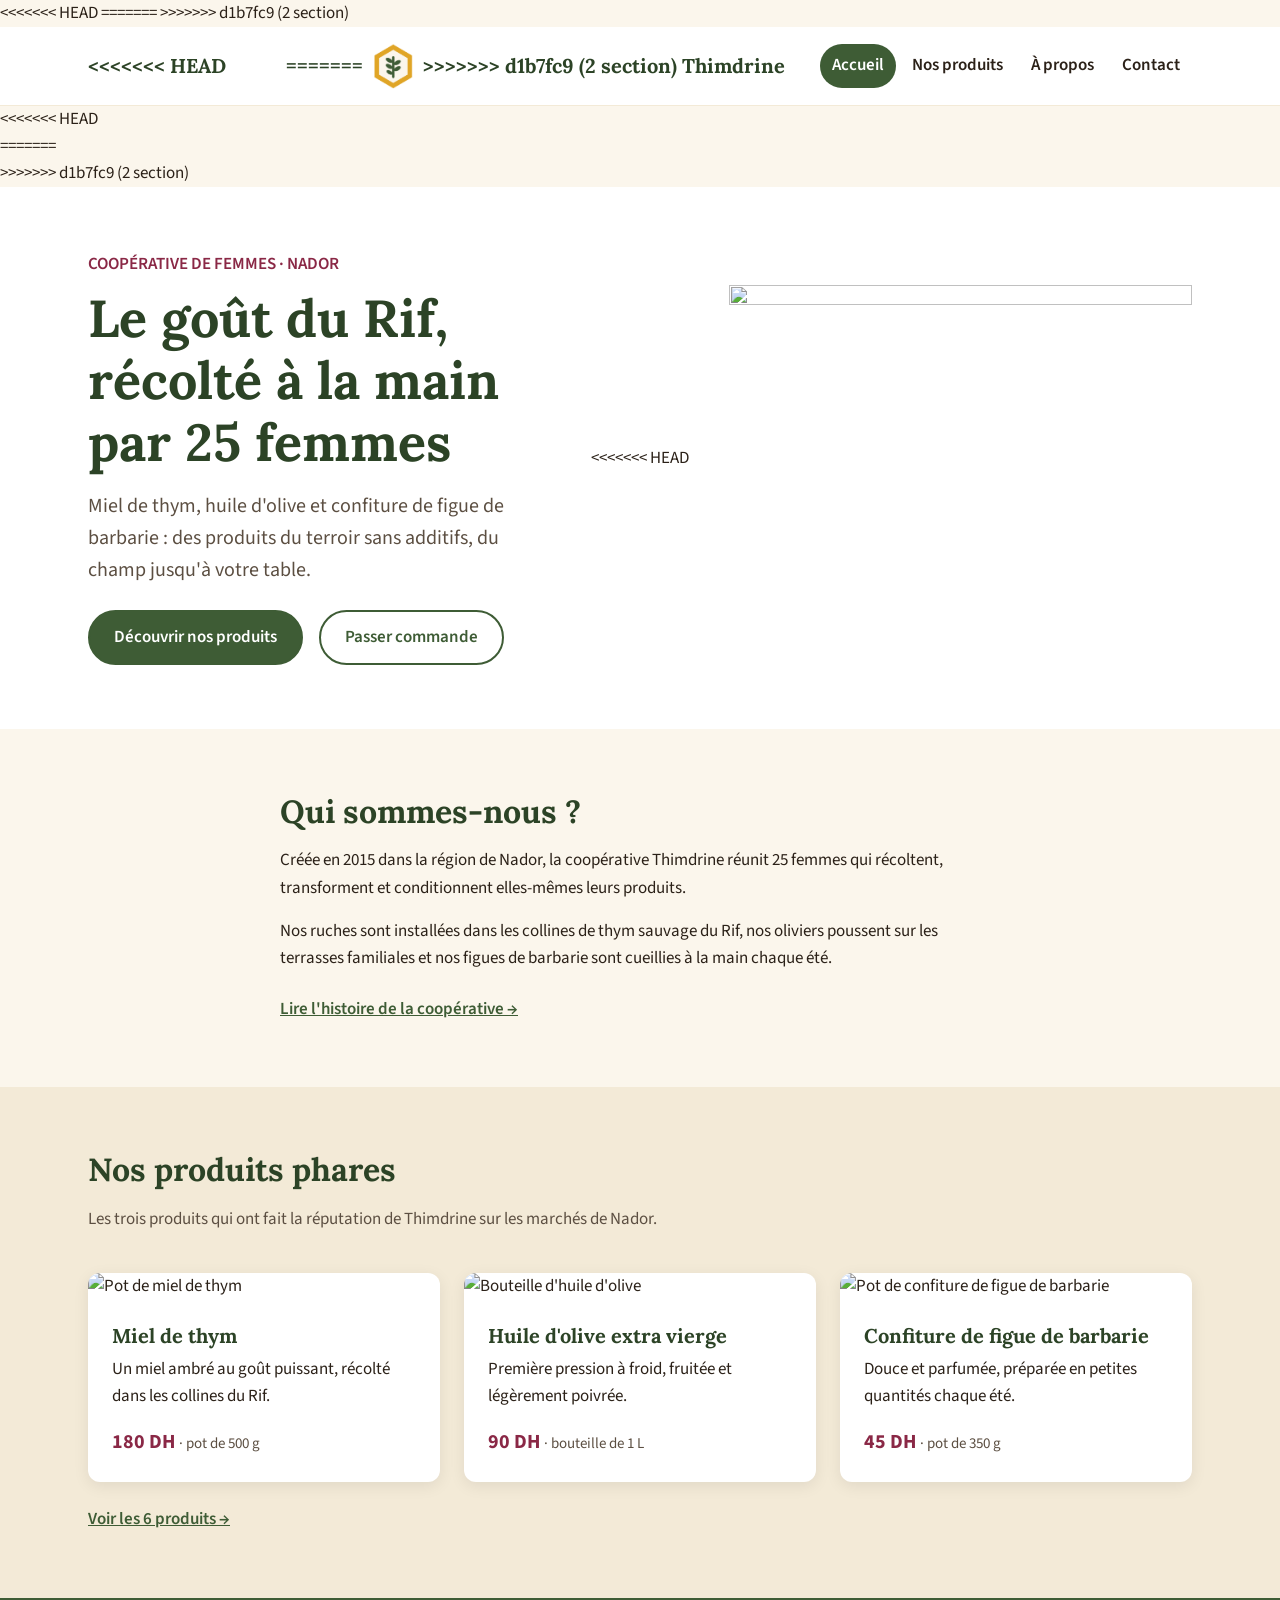
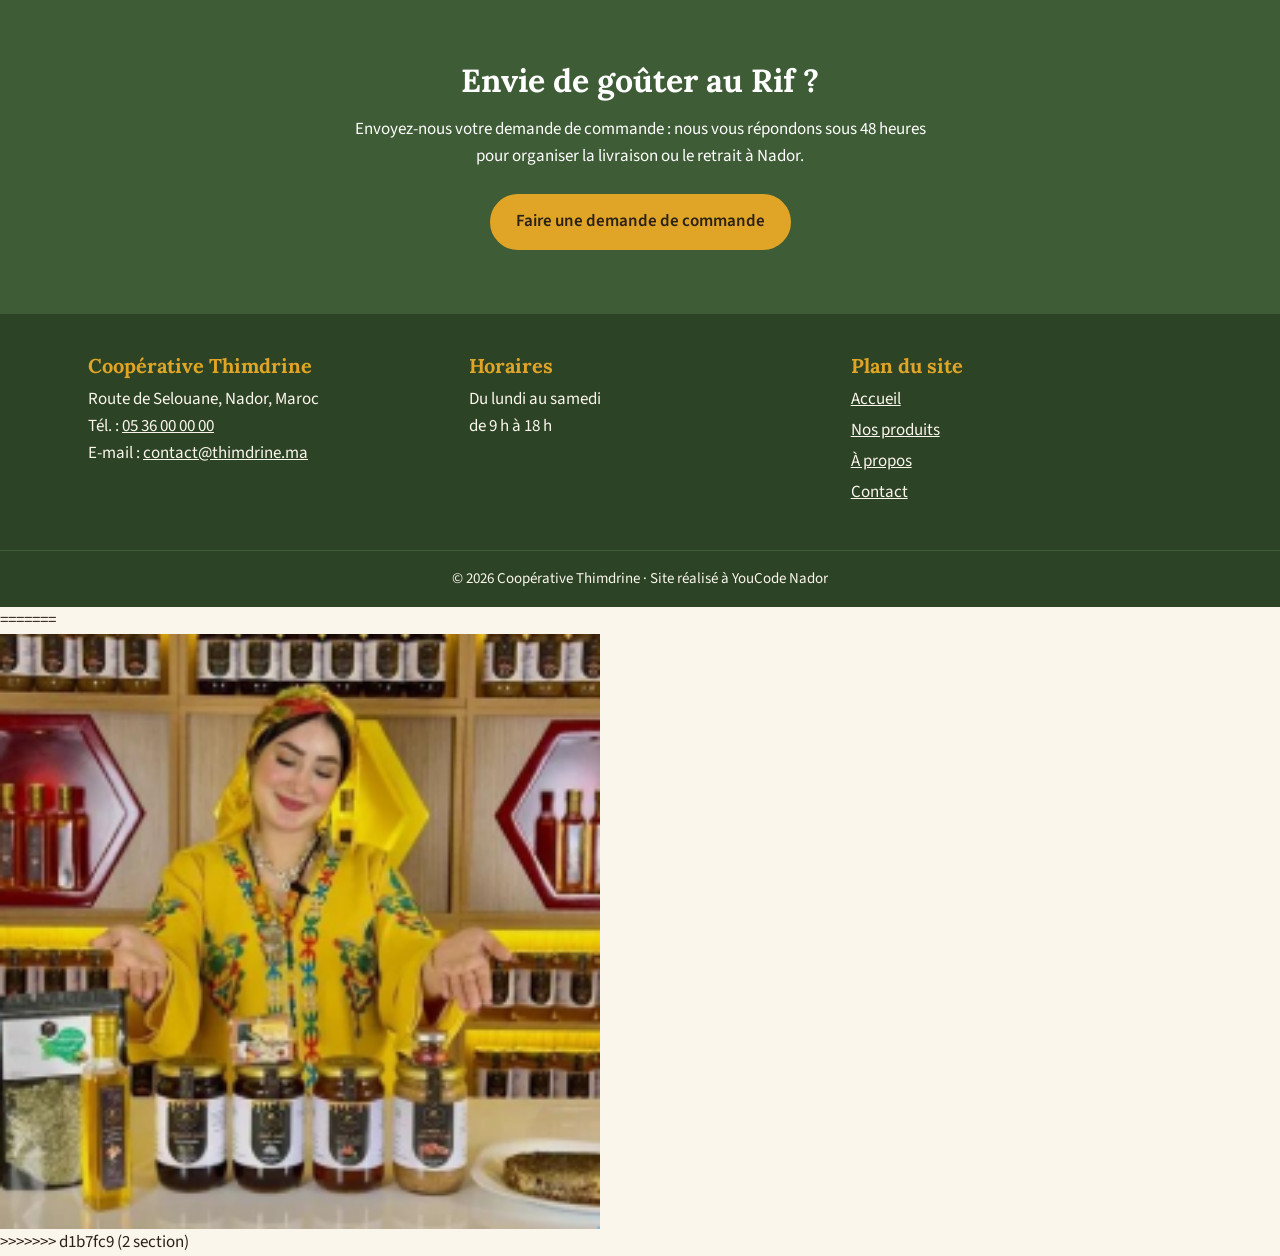
==== index.html @ 83107d1a "section 2" ====
<!DOCTYPE html>
<html lang="fr">
<head>
  <meta charset="UTF-8">
  <meta name="viewport" content="width=device-width, initial-scale=1">
  <meta name="description" content="Thimdrine, coopérative de 25 femmes de Nador : miel de thym, huile d'olive et confiture de figue de barbarie du Rif.">
  <title>Accueil | Thimdrine</title>
<<<<<<< HEAD
  <link rel="icon" href="images/logo.svg">
  <link rel="stylesheet" href="https://fonts.googleapis.com/css2?family=Lora:wght@700&amp;family=Source+Sans+3:wght@400;600;700&amp;display=swap">
  <link rel="stylesheet" href="css/style.css">
=======
  <link rel="icon" href="images/logo.PNG">
  <link rel="stylesheet" href="https://fonts.googleapis.com/css2?family=Lora:wght@700&amp;family=Source+Sans+3:wght@400;600;700&amp;display=swap">
  <link rel="stylesheet" href="style.css">
>>>>>>> d1b7fc9 (2 section)
</head>
<body>

  <!-- En-tête : le même sur toutes les pages -->
  <header class="entete">
    <div class="conteneur entete-contenu">
      <a class="logo" href="index.html">
<<<<<<< HEAD
        <img src="images/logo.svg" alt="">
=======
        <img src="images/logo.PNG" alt="">
>>>>>>> d1b7fc9 (2 section)
        Thimdrine
      </a>
      <nav class="menu">
        <a class="actif" href="index.html">Accueil</a>
        <a href="produits.html">Nos produits</a>
        <a href="a-propos.html">À propos</a>
        <a href="contact.html">Contact</a>
      </nav>
    </div>
  </header>
<<<<<<< HEAD

  <main>
=======
   <main>
>>>>>>> d1b7fc9 (2 section)

    <!-- Bandeau d'accroche -->
    <section class="hero">
      <div class="conteneur hero-contenu">
        <div class="hero-texte">
          <p class="surtitre">Coopérative de femmes · Nador</p>
          <h1>Le goût du Rif, récolté à la main par 25 femmes</h1>
          <p class="accroche">Miel de thym, huile d'olive et confiture de figue de barbarie : des produits du terroir sans additifs, du champ jusqu'à votre table.</p>
          <div class="boutons">
            <a class="bouton" href="produits.html">Découvrir nos produits</a>
            <a class="bouton bouton-contour" href="contact.html">Passer commande</a>
          </div>
        </div>
<<<<<<< HEAD
        <img class="hero-image" src="images/hero.svg" alt="" width="600" height="450">
      </div>
    </section>

    <!-- Présentation -->
    <section class="section">
      <div class="conteneur presentation">
        <h2>Qui sommes-nous ?</h2>
        <p>Créée en 2015 dans la région de Nador, la coopérative Thimdrine réunit 25 femmes qui récoltent, transforment et conditionnent elles-mêmes leurs produits.</p>
        <p>Nos ruches sont installées dans les collines de thym sauvage du Rif, nos oliviers poussent sur les terrasses familiales et nos figues de barbarie sont cueillies à la main chaque été.</p>
        <a class="lien" href="a-propos.html">Lire l'histoire de la coopérative →</a>
      </div>
    </section>

    <!-- Produits phares -->
    <section class="section section-sable">
      <div class="conteneur">
        <h2>Nos produits phares</h2>
        <p class="intro">Les trois produits qui ont fait la réputation de Thimdrine sur les marchés de Nador.</p>

        <div class="cartes">
          <article class="carte">
            <img src="images/miel-thym.svg" alt="Pot de miel de thym">
            <div class="carte-texte">
              <h3>Miel de thym</h3>
              <p>Un miel ambré au goût puissant, récolté dans les collines du Rif.</p>
              <p class="prix">180 DH <span>· pot de 500 g</span></p>
            </div>
          </article>

          <article class="carte">
            <img src="images/huile-olive.svg" alt="Bouteille d'huile d'olive">
            <div class="carte-texte">
              <h3>Huile d'olive extra vierge</h3>
              <p>Première pression à froid, fruitée et légèrement poivrée.</p>
              <p class="prix">90 DH <span>· bouteille de 1 L</span></p>
            </div>
          </article>

          <article class="carte">
            <img src="images/confiture-figue.svg" alt="Pot de confiture de figue de barbarie">
            <div class="carte-texte">
              <h3>Confiture de figue de barbarie</h3>
              <p>Douce et parfumée, préparée en petites quantités chaque été.</p>
              <p class="prix">45 DH <span>· pot de 350 g</span></p>
            </div>
          </article>
        </div>

        <a class="lien" href="produits.html">Voir les 6 produits →</a>
      </div>
    </section>

    <!-- Appel à l'action -->
    <section class="appel">
      <div class="conteneur">
        <h2>Envie de goûter au Rif ?</h2>
        <p>Envoyez-nous votre demande de commande : nous vous répondons sous 48 heures pour organiser la livraison ou le retrait à Nador.</p>
        <a class="bouton bouton-miel" href="contact.html">Faire une demande de commande</a>
      </div>
    </section>

  </main>

  <!-- Pied de page : le même sur toutes les pages -->
  <footer class="pied">
    <div class="conteneur pied-colonnes">
      <div>
        <h2>Coopérative Thimdrine</h2>
        <address>
          Route de Selouane, Nador, Maroc<br>
          Tél. : <a href="tel:+212536000000">05 36 00 00 00</a><br>
          E-mail : <a href="mailto:contact@thimdrine.ma">contact@thimdrine.ma</a>
        </address>
      </div>
      <div>
        <h2>Horaires</h2>
        <p>Du lundi au samedi<br>de 9 h à 18 h</p>
      </div>
      <div>
        <h2>Plan du site</h2>
        <ul>
          <li><a href="index.html">Accueil</a></li>
          <li><a href="produits.html">Nos produits</a></li>
          <li><a href="a-propos.html">À propos</a></li>
          <li><a href="contact.html">Contact</a></li>
        </ul>
      </div>
    </div>
    <p class="copyright">© 2026 Coopérative Thimdrine · Site réalisé à YouCode Nador</p>
  </footer>

</body>
</html>
=======
        <img class="hero-image" src="images/hero.PNG" alt="" width="600" height="450">
      </div>
    </section>
    </main>
  </body>
>>>>>>> d1b7fc9 (2 section)
---- style.css ----
/* ===================================
   Thimdrine — feuille de style
   =================================== */

/* Couleurs et polices de la charte */
:root {
  --couleur-thym: #3E5C35;
  --couleur-thym-fonce: #2C4326;
  --couleur-miel: #E0A526;
  --couleur-figue: #8A2846;
  --couleur-lin: #FBF6EC;
  --couleur-sable: #F3EAD7;
  --couleur-terre: #2B2118;
  --couleur-terre-douce: #5C4F42;
  --couleur-blanc: #FFFFFF;

  --police-titre: 'Lora', Georgia, serif;
  --police-texte: 'Source Sans 3', Arial, sans-serif;
}


/* ----- Base ----- */

* {
  box-sizing: border-box;
}

body {
  margin: 0;
  font-family: var(--police-texte);
  font-size: 17px;
  line-height: 1.6;
  color: var(--couleur-terre);
  background-color: var(--couleur-lin);
}

h1,
h2,
h3 {
  margin: 0 0 16px;
  font-family: var(--police-titre);
  line-height: 1.2;
  color: var(--couleur-thym-fonce);
}

h1 {
  font-size: 34px;
}

h2 {
  font-size: 28px;
}

h3 {
  margin-bottom: 8px;
  font-size: 20px;
}

p {
  margin: 0 0 16px;
}

a {
  color: var(--couleur-thym);
}

img {
  display: block;
  max-width: 100%;
  height: auto;
}

.conteneur {
  max-width: 1152px;
  margin: 0 auto;
  padding-left: 16px;
  padding-right: 16px;
}

.section {
  padding: 64px 0;

}

.section-sable {
  background-color: var(--couleur-sable);
}

.intro {
  margin-bottom: 40px;
  color: var(--couleur-terre-douce);
}

.lien {
  display: inline-block;
  margin-top: 8px;
  font-weight: 600;
}


/* ----- En-tête ----- */

.entete {
  background-color: var(--couleur-blanc);
  border-bottom: 1px solid var(--couleur-sable);
}

.entete-contenu {
  display: flex;
  flex-wrap: wrap;
  justify-content: space-between;
  align-items: center;
  gap: 8px;
  padding-top: 16px;
  padding-bottom: 16px;
}

.logo {
  display: flex;
  align-items: center;
  gap: 8px;
  font-family: var(--police-titre);
  font-size: 20px;
  font-weight: 700;
  color: var(--couleur-thym-fonce);
  text-decoration: none;
}

.logo img {
  width: 44px;
}

.menu {
  display: flex;
  flex-wrap: wrap;
  gap: 4px;
}

.menu a {
  padding: 8px;
  border-radius: 30px;
  font-size: 15px;
  font-weight: 600;
  color: var(--couleur-terre);
  text-decoration: none;
}

.menu a:hover {
  background-color: var(--couleur-sable);
}

/* Le lien de la page où l'on se trouve */
.menu a.actif {
  background-color: var(--couleur-thym);
  color: var(--couleur-blanc);
}


/* ----- Boutons ----- */

.bouton {
  display: inline-block;
  padding: 12px 24px;
  border: 2px solid var(--couleur-thym);
  border-radius: 30px;
  background-color: var(--couleur-thym);
  color: var(--couleur-blanc);
  font-weight: 600;
  text-decoration: none;
}

.bouton:hover {
  background-color: var(--couleur-thym-fonce);
}

.bouton-contour {
  background-color: transparent;
  color: var(--couleur-thym);
}

.bouton-contour:hover {
  background-color: var(--couleur-sable);
}

.bouton-miel {
  border-color: var(--couleur-miel);
  background-color: var(--couleur-miel);
  color: var(--couleur-terre);
}

.bouton-miel:hover {
  background-color: var(--couleur-lin);
}


/* ----- Bandeau d'accroche ----- */
.hero {
  padding: 40px 0;
  background-color: var(--couleur-blanc);
}

.hero-contenu {
  display: flex;
  align-items: center;
  justify-content: space-between;
  gap: 50px;
}

.hero-texte {
  flex: 1;
}

.surtitre {
  margin-bottom: 8px;
  font-weight: 600;
  text-transform: uppercase;
  color: var(--couleur-figue);
}

.accroche {
  margin-bottom: 24px;
  font-size: 20px;
  color: var(--couleur-terre-douce);
}

.boutons {
  display: flex;
  flex-wrap: wrap;
  gap: 16px;
}

.hero-image {
  flex: 1;
  width: 100%;
  max-width: 600px;
  height: auto;
  margin-top: 0;
}


/* ----- Présentation ----- */

.presentation {
  max-width: 768px;
}


/* ----- Cartes produits ----- */

.cartes {
  display: flex;
  flex-wrap: wrap;
  justify-content: center;
  gap: 24px;
  margin-bottom: 16px;
}

.carte {
  flex: 1;
  min-width: 260px;
  max-width: 400px;
  overflow: hidden;
  border-radius: 12px;
  background-color: var(--couleur-blanc);
  box-shadow: 0 4px 16px rgba(0, 0, 0, 0.08);
}

.carte img {
  width: 100%;
}

.carte-texte {
  padding: 24px;
}

.prix {
  margin: 0;
  font-size: 20px;
  font-weight: 700;
  color: var(--couleur-figue);
}

.prix span {
  font-size: 15px;
  font-weight: 400;
  color: var(--couleur-terre-douce);
}


/* ----- Appel à l'action ----- */

.appel {
  padding: 64px 0;
  background-color: var(--couleur-thym);
  color: var(--couleur-blanc);
  text-align: center;
}

.appel h2 {
  color: var(--couleur-blanc);
}

.appel p {
  max-width: 576px;
  margin: 0 auto 24px;
}


/* ----- Pied de page ----- */

.pied {
  padding-top: 40px;
  background-color: var(--couleur-thym-fonce);
  color: var(--couleur-lin);
}

.pied-colonnes {
  display: flex;
  flex-wrap: wrap;
  gap: 40px;
}

.pied-colonnes div {
  flex: 1;
  min-width: 220px;
}

.pied h2 {
  margin-bottom: 8px;
  font-size: 20px;
  color: var(--couleur-miel);
}

.pied a {
  color: var(--couleur-lin);
}

.pied-colonnes p,
.pied address {
  margin: 0;
  font-style: normal;
}

.pied ul {
  margin: 0;
  padding: 0;
  list-style: none;
}

.pied li {
  margin-bottom: 4px;
}

.copyright {
  margin: 40px 0 0;
  padding: 16px;
  border-top: 1px solid var(--couleur-thym);
  font-size: 15px;
  text-align: center;
}


/* ----- Ordinateur : à partir de 1024 px de large ----- */

@media (min-width: 1024px) {
  h1 {
    font-size: 52px;
  }

  h2 {
    font-size: 32px;
  }

  .conteneur {
    padding-left: 24px;
    padding-right: 24px;
  }

  .menu a {
    padding: 8px 12px;
    font-size: 17px;
  }

  .hero {
    padding: 64px 0;
  }

  .hero-contenu {
    display: flex;
    align-items: center;
    gap: 40px;
  }

  .hero-texte,
  .hero-image {
    flex: 1;
  }

  .hero-image {
    margin-top: 0;
  }
}
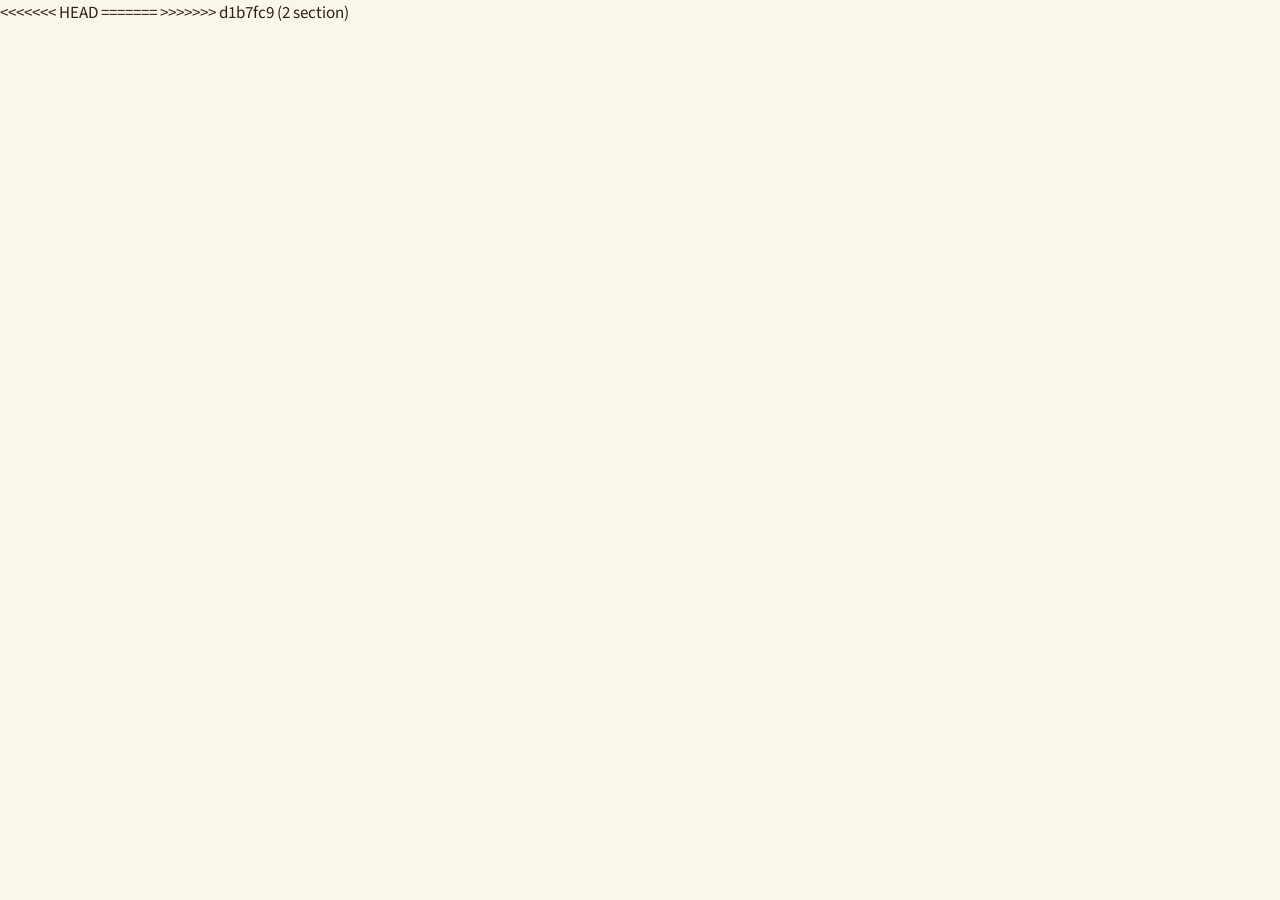
==== commit 202516f3: "head" ====
--- a/index.html
+++ b/index.html
@@ -6,7 +6,7 @@
   <meta name="description" content="Thimdrine, coopérative de 25 femmes de Nador : miel de thym, huile d'olive et confiture de figue de barbarie du Rif.">
   <title>Accueil | Thimdrine</title>
 <<<<<<< HEAD
-  <link rel="icon" href="images/logo.svg">
+  <link rel="icon" href="images/logo.PNG">
   <link rel="stylesheet" href="https://fonts.googleapis.com/css2?family=Lora:wght@700&amp;family=Source+Sans+3:wght@400;600;700&amp;display=swap">
   <link rel="stylesheet" href="css/style.css">
 =======
@@ -17,143 +17,3 @@
 </head>
 <body>
 
-  <!-- En-tête : le même sur toutes les pages -->
-  <header class="entete">
-    <div class="conteneur entete-contenu">
-      <a class="logo" href="index.html">
-<<<<<<< HEAD
-        <img src="images/logo.svg" alt="">
-=======
-        <img src="images/logo.PNG" alt="">
->>>>>>> d1b7fc9 (2 section)
-        Thimdrine
-      </a>
-      <nav class="menu">
-        <a class="actif" href="index.html">Accueil</a>
-        <a href="produits.html">Nos produits</a>
-        <a href="a-propos.html">À propos</a>
-        <a href="contact.html">Contact</a>
-      </nav>
-    </div>
-  </header>
-<<<<<<< HEAD
-
-  <main>
-=======
-   <main>
->>>>>>> d1b7fc9 (2 section)
-
-    <!-- Bandeau d'accroche -->
-    <section class="hero">
-      <div class="conteneur hero-contenu">
-        <div class="hero-texte">
-          <p class="surtitre">Coopérative de femmes · Nador</p>
-          <h1>Le goût du Rif, récolté à la main par 25 femmes</h1>
-          <p class="accroche">Miel de thym, huile d'olive et confiture de figue de barbarie : des produits du terroir sans additifs, du champ jusqu'à votre table.</p>
-          <div class="boutons">
-            <a class="bouton" href="produits.html">Découvrir nos produits</a>
-            <a class="bouton bouton-contour" href="contact.html">Passer commande</a>
-          </div>
-        </div>
-<<<<<<< HEAD
-        <img class="hero-image" src="images/hero.svg" alt="" width="600" height="450">
-      </div>
-    </section>
-
-    <!-- Présentation -->
-    <section class="section">
-      <div class="conteneur presentation">
-        <h2>Qui sommes-nous ?</h2>
-        <p>Créée en 2015 dans la région de Nador, la coopérative Thimdrine réunit 25 femmes qui récoltent, transforment et conditionnent elles-mêmes leurs produits.</p>
-        <p>Nos ruches sont installées dans les collines de thym sauvage du Rif, nos oliviers poussent sur les terrasses familiales et nos figues de barbarie sont cueillies à la main chaque été.</p>
-        <a class="lien" href="a-propos.html">Lire l'histoire de la coopérative →</a>
-      </div>
-    </section>
-
-    <!-- Produits phares -->
-    <section class="section section-sable">
-      <div class="conteneur">
-        <h2>Nos produits phares</h2>
-        <p class="intro">Les trois produits qui ont fait la réputation de Thimdrine sur les marchés de Nador.</p>
-
-        <div class="cartes">
-          <article class="carte">
-            <img src="images/miel-thym.svg" alt="Pot de miel de thym">
-            <div class="carte-texte">
-              <h3>Miel de thym</h3>
-              <p>Un miel ambré au goût puissant, récolté dans les collines du Rif.</p>
-              <p class="prix">180 DH <span>· pot de 500 g</span></p>
-            </div>
-          </article>
-
-          <article class="carte">
-            <img src="images/huile-olive.svg" alt="Bouteille d'huile d'olive">
-            <div class="carte-texte">
-              <h3>Huile d'olive extra vierge</h3>
-              <p>Première pression à froid, fruitée et légèrement poivrée.</p>
-              <p class="prix">90 DH <span>· bouteille de 1 L</span></p>
-            </div>
-          </article>
-
-          <article class="carte">
-            <img src="images/confiture-figue.svg" alt="Pot de confiture de figue de barbarie">
-            <div class="carte-texte">
-              <h3>Confiture de figue de barbarie</h3>
-              <p>Douce et parfumée, préparée en petites quantités chaque été.</p>
-              <p class="prix">45 DH <span>· pot de 350 g</span></p>
-            </div>
-          </article>
-        </div>
-
-        <a class="lien" href="produits.html">Voir les 6 produits →</a>
-      </div>
-    </section>
-
-    <!-- Appel à l'action -->
-    <section class="appel">
-      <div class="conteneur">
-        <h2>Envie de goûter au Rif ?</h2>
-        <p>Envoyez-nous votre demande de commande : nous vous répondons sous 48 heures pour organiser la livraison ou le retrait à Nador.</p>
-        <a class="bouton bouton-miel" href="contact.html">Faire une demande de commande</a>
-      </div>
-    </section>
-
-  </main>
-
-  <!-- Pied de page : le même sur toutes les pages -->
-  <footer class="pied">
-    <div class="conteneur pied-colonnes">
-      <div>
-        <h2>Coopérative Thimdrine</h2>
-        <address>
-          Route de Selouane, Nador, Maroc<br>
-          Tél. : <a href="tel:+212536000000">05 36 00 00 00</a><br>
-          E-mail : <a href="mailto:contact@thimdrine.ma">contact@thimdrine.ma</a>
-        </address>
-      </div>
-      <div>
-        <h2>Horaires</h2>
-        <p>Du lundi au samedi<br>de 9 h à 18 h</p>
-      </div>
-      <div>
-        <h2>Plan du site</h2>
-        <ul>
-          <li><a href="index.html">Accueil</a></li>
-          <li><a href="produits.html">Nos produits</a></li>
-          <li><a href="a-propos.html">À propos</a></li>
-          <li><a href="contact.html">Contact</a></li>
-        </ul>
-      </div>
-    </div>
-    <p class="copyright">© 2026 Coopérative Thimdrine · Site réalisé à YouCode Nador</p>
-  </footer>
-
-</body>
-</html>
-=======
-        <img class="hero-image" src="images/hero.PNG" alt="" width="600" height="450">
-      </div>
-    </section>
-    </main>
-  </body>
->>>>>>> d1b7fc9 (2 section)
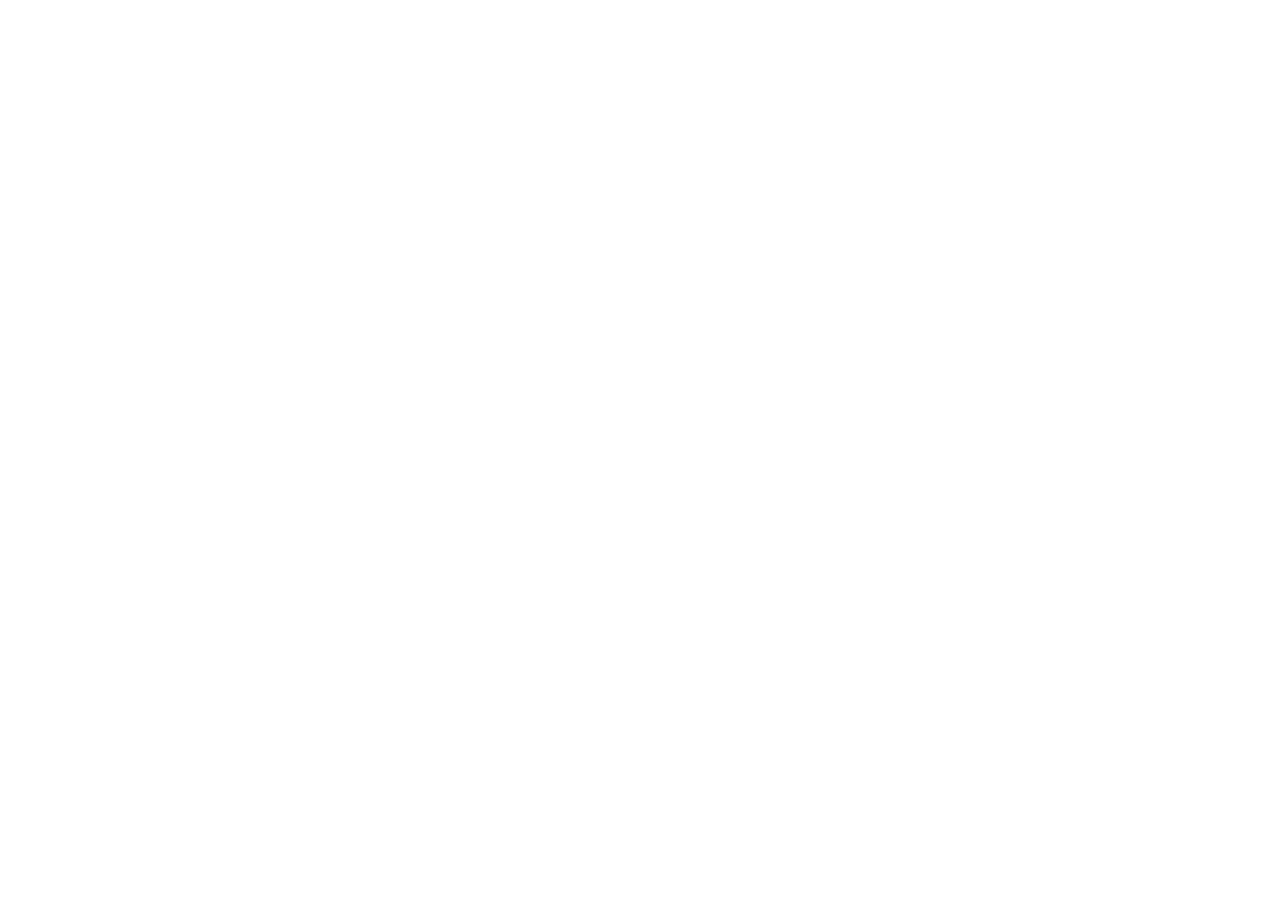
==== commit ea504d02: "modifier" ====
--- a/index.html
+++ b/index.html
@@ -5,15 +5,6 @@
   <meta name="viewport" content="width=device-width, initial-scale=1">
   <meta name="description" content="Thimdrine, coopérative de 25 femmes de Nador : miel de thym, huile d'olive et confiture de figue de barbarie du Rif.">
   <title>Accueil | Thimdrine</title>
-<<<<<<< HEAD
-  <link rel="icon" href="images/logo.PNG">
-  <link rel="stylesheet" href="https://fonts.googleapis.com/css2?family=Lora:wght@700&amp;family=Source+Sans+3:wght@400;600;700&amp;display=swap">
-  <link rel="stylesheet" href="css/style.css">
-=======
-  <link rel="icon" href="images/logo.PNG">
-  <link rel="stylesheet" href="https://fonts.googleapis.com/css2?family=Lora:wght@700&amp;family=Source+Sans+3:wght@400;600;700&amp;display=swap">
-  <link rel="stylesheet" href="style.css">
->>>>>>> d1b7fc9 (2 section)
 </head>
 <body>
 
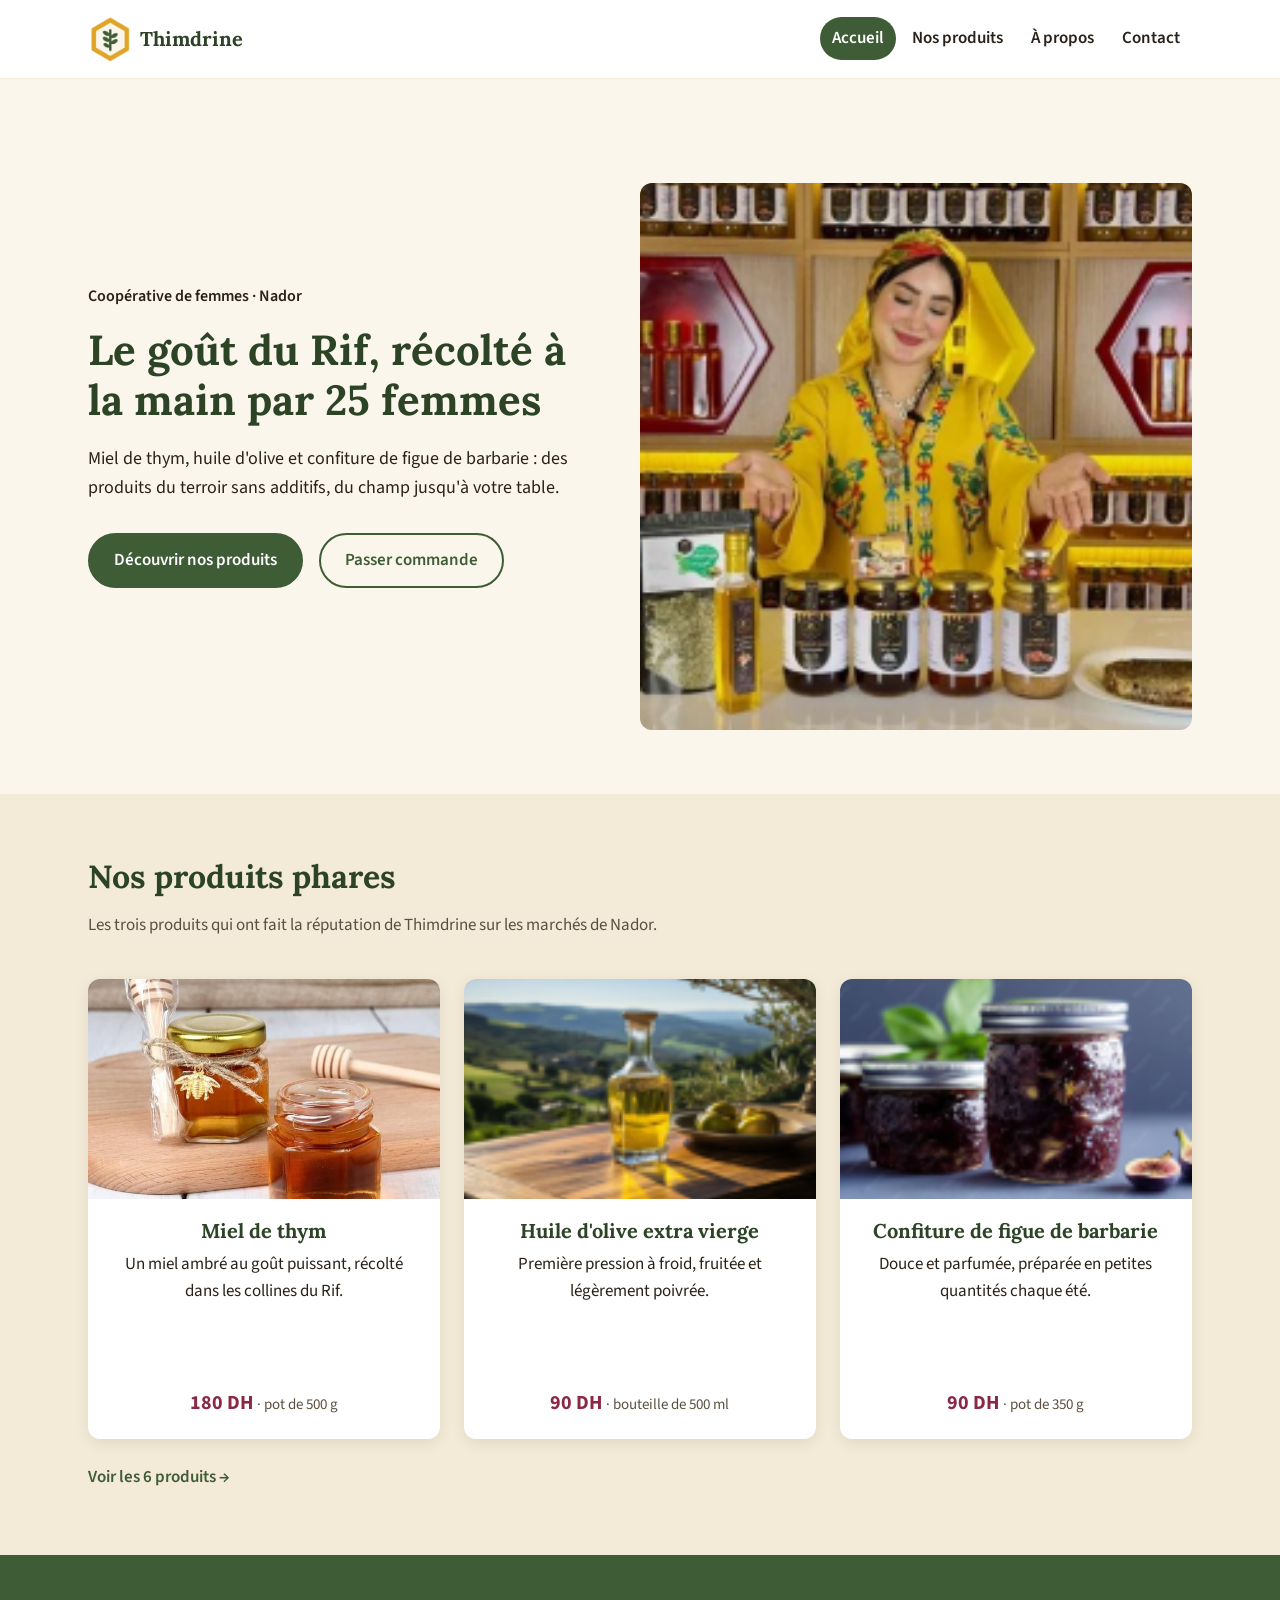
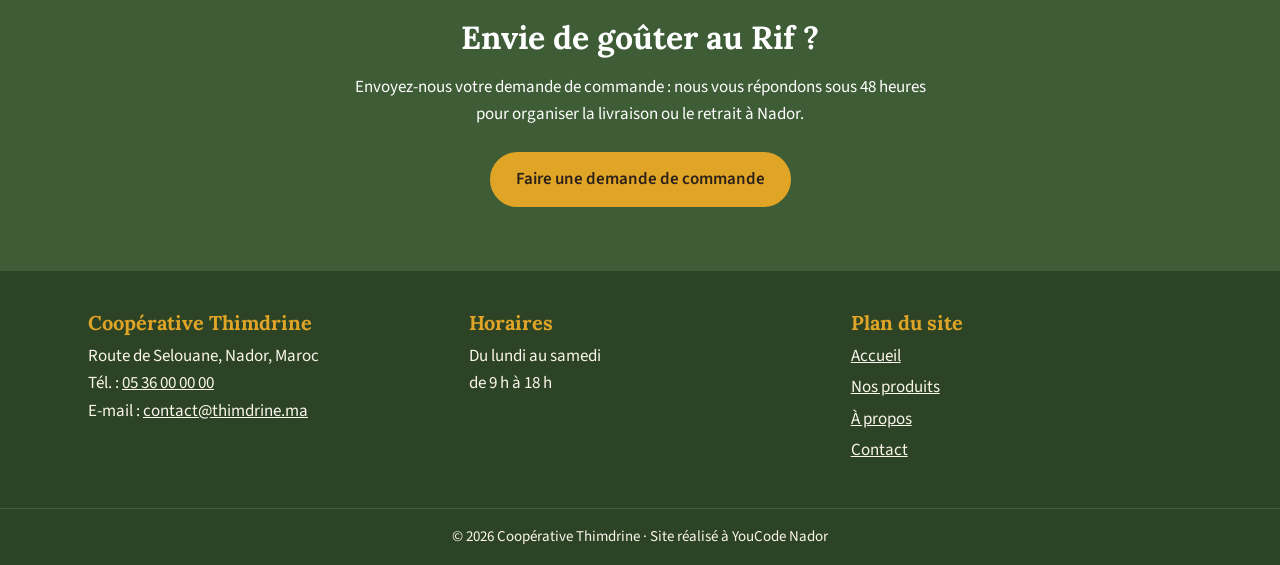
==== commit 8c8e7328: "modefication de index produit contact" ====
--- a/index.html
+++ b/index.html
@@ -5,6 +5,136 @@
   <meta name="viewport" content="width=device-width, initial-scale=1">
   <meta name="description" content="Thimdrine, coopérative de 25 femmes de Nador : miel de thym, huile d'olive et confiture de figue de barbarie du Rif.">
   <title>Accueil | Thimdrine</title>
+  <link rel="icon" href="images/logo.PNG">
+  <link rel="stylesheet" href="https://fonts.googleapis.com/css2?family=Lora:wght@700&amp;family=Source+Sans+3:wght@400;600;700&amp;display=swap">
+  <link rel="stylesheet" href="style.css">
 </head>
 <body>
 
+  <!-- En-tête : le même sur toutes les pages -->
+  <header class="entete">
+    <div class="conteneur entete-contenu">
+      <a class="logo" href="index.html">
+        <img src="images/logo.PNG" alt="">
+        Thimdrine
+      </a>
+      <nav class="menu">
+        <a class="actif" href="index.html">Accueil</a>
+        <a href="produits.html">Nos produits</a>
+        <a href="a propos.html">À propos</a>
+        <a href="contact.html">Contact</a>
+      </nav>
+    </div>
+  </header>
+    <main>
+
+    <!-- Bandeau d'accroche -->
+    <section class="hero">
+      <div class="conteneur hero-contenu">
+        <div class="hero-texte">
+          <p class="surtitre">Coopérative de femmes · Nador</p>
+          <h1>Le goût du Rif, récolté à la main par 25 femmes</h1>
+          <p class="accroche">Miel de thym, huile d'olive et confiture de figue de barbarie : des produits du terroir sans additifs, du champ jusqu'à votre table.</p>
+          <div class="boutons">
+            <a class="bouton" href="produits.html">Découvrir nos produits</a>
+            <a class="bouton bouton-contour" href="contact.html">Passer commande</a>
+          </div>
+        </div>
+        <img class="hero-image" src="images/hero.PNG" alt="" width="600" height="450">
+      </div>
+    </section>
+    </main>
+      <!-- Produits phares -->
+<section class="section section-sable">
+
+  <div class="conteneur">
+
+    <h2>Nos produits phares</h2>
+
+    <p class="intro">
+      Les trois produits qui ont fait la réputation de Thimdrine sur les marchés de Nador.
+    </p>
+
+    <div class="cartes">
+
+      <!-- 1 produit -->
+      <article class="carte">
+        <img src="images/miel.jpeg" alt="Pot de miel de thym">
+
+        <div class="carte-texte">
+          <h3>Miel de thym</h3>
+          <p>Un miel ambré au goût puissant, récolté dans les collines du Rif.</p>
+          <p class="prix">180 DH <span>· pot de 500 g</span></p>
+        </div>
+      </article>
+
+      <!-- 2 produit -->
+      <article class="carte">
+        <img src="images/huile olive.PNG" alt="Huile d'olive extra vierge">
+
+        <div class="carte-texte">
+          <h3>Huile d'olive extra vierge</h3>
+          <p>Première pression à froid, fruitée et légèrement poivrée.</p>
+          <p class="prix">90 DH <span>· bouteille de 500 ml</span></p>
+        </div>
+      </article>
+
+      <!-- 3 produit -->
+      <article class="carte">
+        <img src="images/confitur de figue.PNG" alt="Pot de confiture de figue de barbarie">
+
+        <div class="carte-texte">
+          <h3>Confiture de figue de barbarie</h3>
+          <p>Douce et parfumée, préparée en petites quantités chaque été.</p>
+          <p class="prix">90 DH <span>· pot de 350 g</span></p>
+        </div>
+      </article>
+
+    </div>
+
+    <!-- Lien sous les cartes -->
+    <a class="lien" href="produits.html">Voir les 6 produits →</a>
+
+  </div>
+
+</section>
+  <!-- Appel à l'action -->
+    <section class="appel">
+      <div class="conteneur">
+        <h2>Envie de goûter au Rif ?</h2>
+        <p>Envoyez-nous votre demande de commande : nous vous répondons sous 48 heures pour organiser la livraison ou le retrait à Nador.</p>
+        <a class="bouton bouton-miel" href="contact.html">Faire une demande de commande</a>
+      </div>
+    </section>
+
+  </main>
+   <!-- Pied de page : le même sur toutes les pages -->
+  <footer class="pied">
+    <div class="conteneur pied-colonnes">
+      <div>
+        <h2>Coopérative Thimdrine</h2>
+        <address>
+          Route de Selouane, Nador, Maroc<br>
+          Tél. : <a href="tel:+212536000000">05 36 00 00 00</a><br>
+          E-mail : <a href="mailto:contact@thimdrine.ma">contact@thimdrine.ma</a>
+        </address>
+      </div>
+      <div>
+        <h2>Horaires</h2>
+        <p>Du lundi au samedi<br>de 9 h à 18 h</p>
+      </div>
+      <div>
+        <h2>Plan du site</h2>
+        <ul>
+          <li><a href="index.html">Accueil</a></li>
+          <li><a href="produits.html">Nos produits</a></li>
+          <li><a href="a propos.html">À propos</a></li>
+          <li><a href="contact.html">Contact</a></li>
+        </ul>
+      </div>
+    </div>
+    <p class="copyright">© 2026 Coopérative Thimdrine · Site réalisé à YouCode Nador</p>
+  </footer>
+
+</body>
+</html>
--- a/style.css
+++ b/style.css
@@ -0,0 +1,415 @@
+/* ===================================
+   Thimdrine — feuille de style
+   =================================== */
+
+/* Couleurs et polices de la charte */
+:root {
+  --couleur-thym: #3E5C35;
+  --couleur-thym-fonce: #2C4326;
+  --couleur-miel: #E0A526;
+  --couleur-figue: #8A2846;
+  --couleur-lin: #FBF6EC;
+  --couleur-sable: #F3EAD7;
+  --couleur-terre: #2B2118;
+  --couleur-terre-douce: #5C4F42;
+  --couleur-blanc: #FFFFFF;
+
+  --police-titre: 'Lora', Georgia, serif;
+  --police-texte: 'Source Sans 3', Arial, sans-serif;
+}
+
+
+/* ----- Base ----- */
+
+* {
+  box-sizing: border-box;
+}
+
+body {
+  margin: 0;
+  font-family: var(--police-texte);
+  font-size: 17px;
+  line-height: 1.6;
+  color: var(--couleur-terre);
+  background-color: var(--couleur-lin);
+}
+
+h1,
+h2,
+h3 {
+  margin: 0 0 16px;
+  font-family: var(--police-titre);
+  line-height: 1.2;
+  color: var(--couleur-thym-fonce);
+}
+
+h1 {
+  font-size: 34px;
+}
+
+h2 {
+  font-size: 28px;
+}
+
+h3 {
+  margin-bottom: 8px;
+  font-size: 20px;
+}
+
+p {
+  margin: 0 0 16px;
+}
+
+a {
+  color: var(--couleur-thym);
+}
+
+img {
+  display: block;
+  max-width: 100%;
+  height: auto;
+}
+
+.conteneur {
+  max-width: 1152px;
+  margin: 0 auto;
+  padding-left: 16px;
+  padding-right: 16px;
+}
+
+.section {
+  padding: 64px 0;
+}
+
+.section-sable {
+  background-color: var(--couleur-sable);
+}
+
+.intro {
+  margin-bottom: 40px;
+  color: var(--couleur-terre-douce);
+}
+
+.lien {
+  display: block;
+  width: fit-content;
+  margin: 0;
+  text-decoration: none;
+  font-weight: 600;
+}
+
+
+/* ----- En-tête ----- */
+
+.entete {
+  background-color: var(--couleur-blanc);
+  border-bottom: 1px solid var(--couleur-sable);
+}
+
+.entete-contenu {
+  display: flex;
+  flex-wrap: wrap;
+  justify-content: space-between;
+  align-items: center;
+  gap: 8px;
+  padding-top: 16px;
+  padding-bottom: 16px;
+}
+
+.logo {
+  display: flex;
+  align-items: center;
+  gap: 8px;
+  font-family: var(--police-titre);
+  font-size: 20px;
+  font-weight: 700;
+  color: var(--couleur-thym-fonce);
+  text-decoration: none;
+}
+
+.logo img {
+  width: 44px;
+}
+
+.menu {
+  display: flex;
+  flex-wrap: wrap;
+  gap: 4px;
+}
+
+.menu a {
+  padding: 8px;
+  border-radius: 30px;
+  font-size: 15px;
+  font-weight: 600;
+  color: var(--couleur-terre);
+  text-decoration: none;
+}
+
+.menu a:hover {
+  background-color: var(--couleur-sable);
+}
+
+/* Le lien de la page où l'on se trouve */
+.menu a.actif {
+  background-color: var(--couleur-thym);
+  color: var(--couleur-blanc);
+}
+
+
+/* ----- Boutons ----- */
+
+.bouton {
+  display: inline-block;
+  padding: 12px 24px;
+  border: 2px solid var(--couleur-thym);
+  border-radius: 30px;
+  background-color: var(--couleur-thym);
+  color: var(--couleur-blanc);
+  font-weight: 600;
+  text-decoration: none;
+}
+
+.bouton:hover {
+  background-color: var(--couleur-thym-fonce);
+}
+
+.bouton-contour {
+  background-color: transparent;
+  color: var(--couleur-thym);
+}
+
+.bouton-contour:hover {
+  background-color: var(--couleur-sable);
+}
+
+.bouton-miel {
+  border-color: var(--couleur-miel);
+  background-color: var(--couleur-miel);
+  color: var(--couleur-terre);
+}
+
+.bouton-miel:hover {
+  background-color: var(--couleur-lin);
+}
+
+
+/* ----- Bandeau d'accroche ----- */
+/* ===== HERO ===== */
+ .hero 
+ { padding: 70px 0; 
+}
+ .conteneur{
+   width: 90%; max-width: 1200px; margin: 0 auto; 
+  } 
+ .hero-contenu { 
+  display: flex; align-items: center; justify-content: space-between; gap: 50px; 
+} 
+.hero-texte {
+   flex: 1; 
+} 
+.surtitre {
+   margin-bottom: 15px; font-size: 16px; font-weight: 600; 
+  }
+   .hero h1 { 
+    margin: 0 0 20px; font-family: "Lora", serif; font-size: 42px; line-height: 1.2;
+   } 
+   .accroche { margin-bottom: 30px; font-size: 18px; line-height: 1.6; 
+  }
+  .hero-image {
+     width: 50%; max-width: 600px; height: auto; border-radius: 12px; object-fit: cover;
+     }
+
+.boutons {
+  display: flex;
+  flex-wrap: wrap;
+  gap: 16px;
+}
+
+.hero-image {
+  margin-top: 40px;
+}
+
+
+/* ----- Présentation ----- */
+
+.presentation {
+  max-width: 768px;
+}
+
+
+/* ----- Cartes produits ----- */
+
+.cartes {
+  display: flex;
+  flex-wrap: wrap;
+  gap: 24px;
+  margin-bottom: 25px;
+}
+
+.carte {
+  width: calc((100% - 48px)/3);
+  overflow: hidden;
+  border-radius: 12px;
+  background-color: var(--couleur-blanc);
+  box-shadow: 0 4px 16px rgba(0, 0, 0, 0.08);
+  box-sizing: border-box;
+}
+
+.carte img {
+  display: block;
+  width: 100%;
+  height: 220px;
+  object-fit: cover;
+}
+
+.carte-texte {
+  min-height: 220px;
+   height: 240px;
+  padding: 20px;
+  text-align: center;
+  box-sizing: border-box;
+
+  display: flex;
+  flex-direction: column;
+}
+
+
+.prix {
+  margin-top:auto;
+  margin-bottom: 0;
+  font-size: 20px;
+  font-weight: 700;
+  color: var(--couleur-figue);
+}
+
+.prix span {
+  font-size: 15px;
+  font-weight: 400;
+  color: var(--couleur-terre-douce);
+}
+.carte .bouton{
+  display: block;
+  width: fit-content;
+  margin: 0 auto 20px;
+}
+/* ----- Appel à l'action ----- */
+
+.appel {
+  padding: 64px 0;
+  background-color: var(--couleur-thym);
+  color: var(--couleur-blanc);
+  text-align: center;
+}
+
+.appel h2 {
+  color: var(--couleur-blanc);
+}
+
+.appel p {
+  max-width: 576px;
+  margin: 0 auto 24px;
+}
+
+
+/* ----- Pied de page ----- */
+
+.pied {
+  padding-top: 40px;
+  background-color: var(--couleur-thym-fonce);
+  color: var(--couleur-lin);
+}
+
+.pied-colonnes {
+  display: flex;
+  flex-wrap: wrap;
+  gap: 40px;
+}
+
+.pied-colonnes div {
+  flex: 1;
+  min-width: 220px;
+}
+
+.pied h2 {
+  margin-bottom: 8px;
+  font-size: 20px;
+  color: var(--couleur-miel);
+}
+
+.pied a {
+  color: var(--couleur-lin);
+}
+
+.pied-colonnes p,
+.pied address {
+  margin: 0;
+  font-style: normal;
+}
+
+.pied ul {
+  margin: 0;
+  padding: 0;
+  list-style: none;
+}
+
+.pied li {
+  margin-bottom: 4px;
+}
+
+.copyright {
+  margin: 40px 0 0;
+  padding: 16px;
+  border-top: 1px solid var(--couleur-thym);
+  font-size: 15px;
+  text-align: center;
+}
+
+
+/* ----- Ordinateur : à partir de 1024 px de large ----- */
+
+@media (min-width: 1024px) {
+  h1 {
+    font-size: 52px;
+  }
+
+  h2 {
+    font-size: 32px;
+  }
+
+  .conteneur {
+    padding-left: 24px;
+    padding-right: 24px;
+  }
+
+  .menu a {
+    padding: 8px 12px;
+    font-size: 17px;
+  }
+
+  .hero {
+    padding: 64px 0;
+  }
+.hero-contenu {
+  display: flex;
+  align-items: center;
+  gap: 50px;
+  
+}
+
+.hero-texte {
+width: 50%;
+}
+
+.hero-image {
+   width: 50%;
+  max-width: 600px;
+  height: auto;
+  object-fit: cover;
+}
+.text {
+   font-size: 32px;
+  font-weight: bold;
+  margin-bottom: 20px;
+}
+}
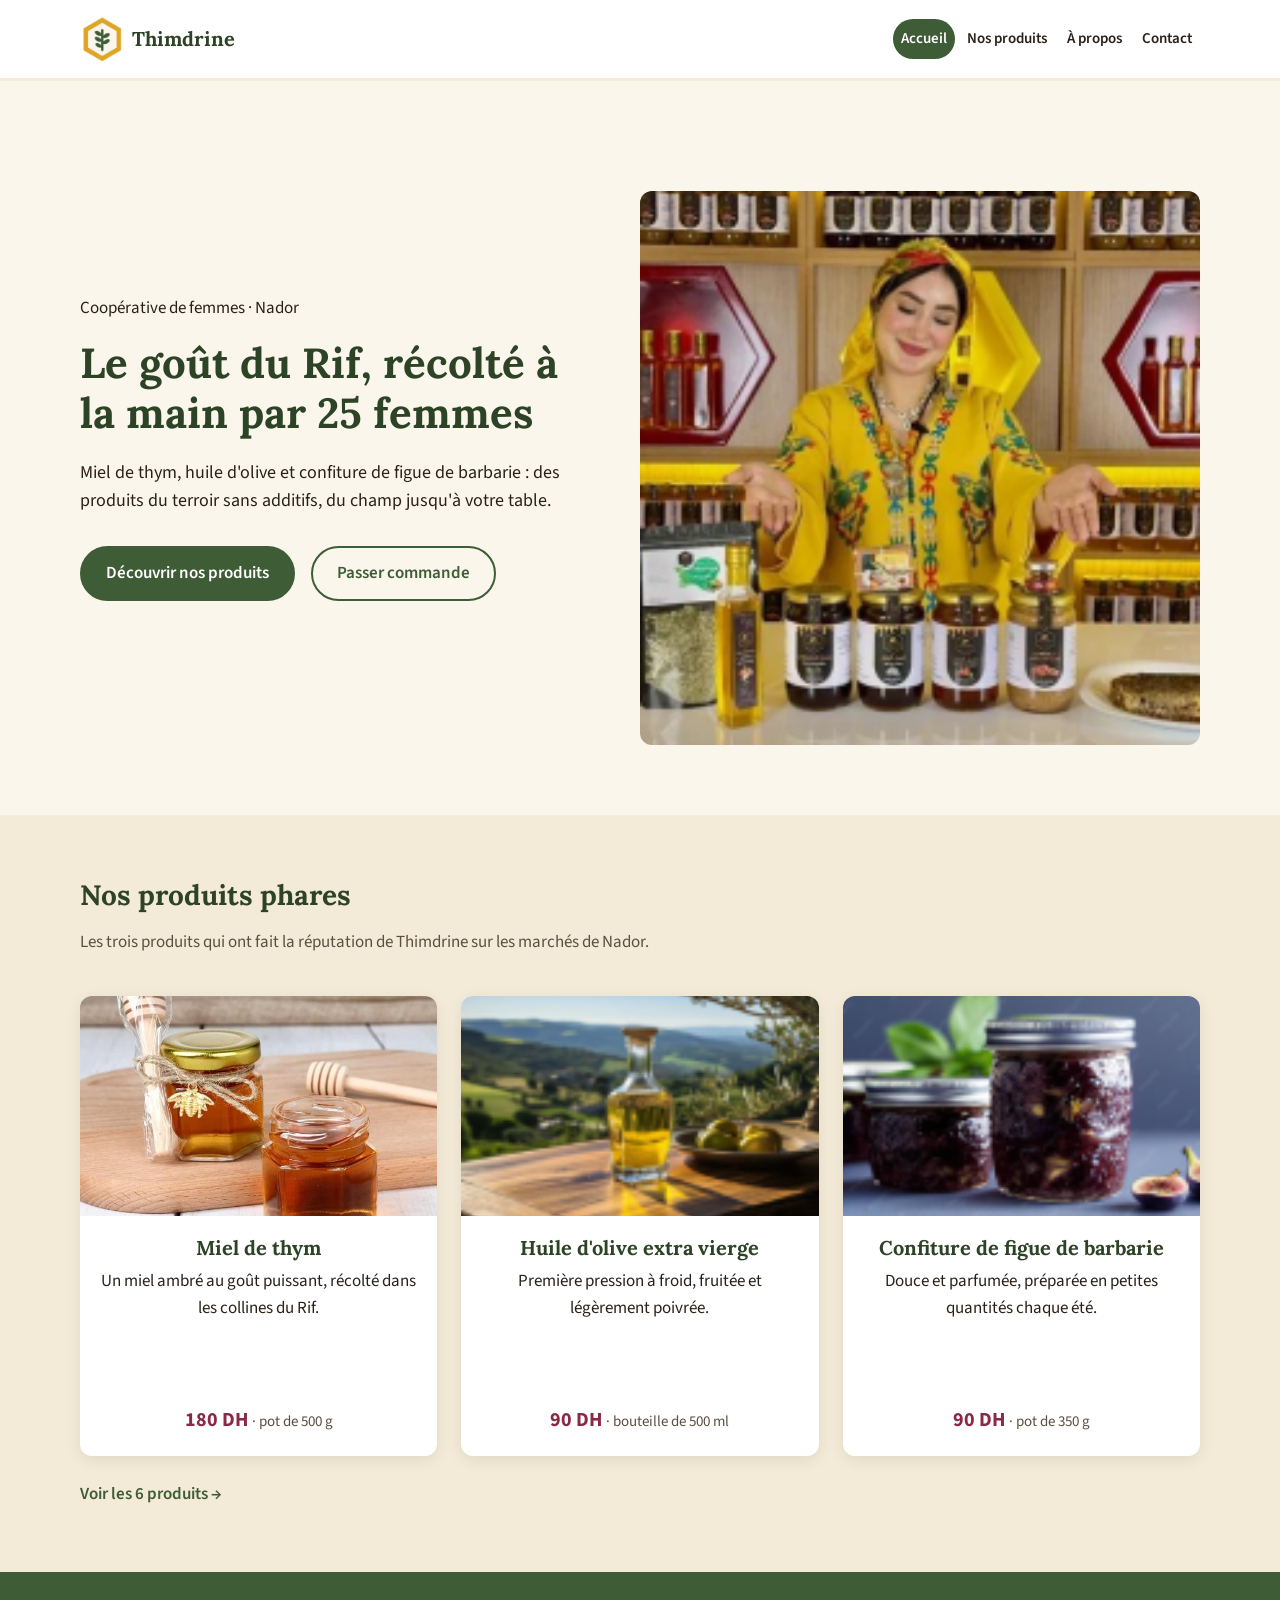
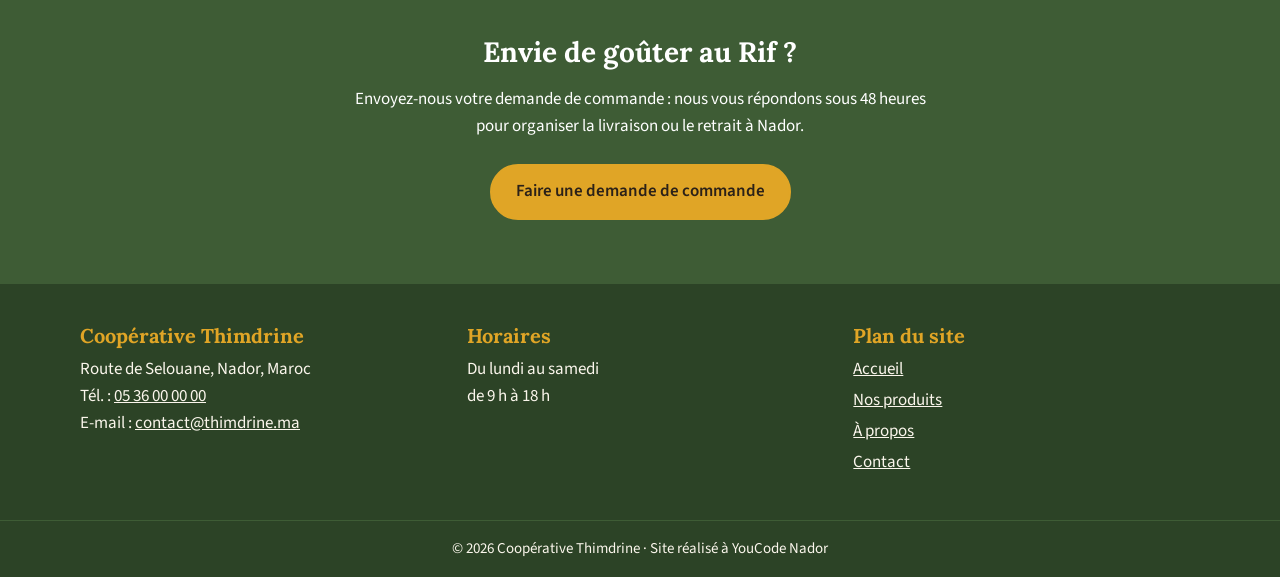
==== commit 5a2efb36: "chore: imrovement" ====
--- a/index.html
+++ b/index.html
@@ -32,14 +32,16 @@
     <section class="hero">
       <div class="conteneur hero-contenu">
         <div class="hero-texte">
-          <p class="surtitre">Coopérative de femmes · Nador</p>
+          <p >Coopérative de femmes · Nador</p>
           <h1>Le goût du Rif, récolté à la main par 25 femmes</h1>
-          <p class="accroche">Miel de thym, huile d'olive et confiture de figue de barbarie : des produits du terroir sans additifs, du champ jusqu'à votre table.</p>
+          <p class="accroche">Miel de thym, huile d'olive et confiture de figue de barbarie :
+             des produits du terroir sans additifs, du champ jusqu'à votre table.</p>
+
           <div class="boutons">
             <a class="bouton" href="produits.html">Découvrir nos produits</a>
             <a class="bouton bouton-contour" href="contact.html">Passer commande</a>
           </div>
-        </div>
+        </div >
         <img class="hero-image" src="images/hero.PNG" alt="" width="600" height="450">
       </div>
     </section>
--- a/style.css
+++ b/style.css
@@ -4,20 +4,19 @@
 
 /* Couleurs et polices de la charte */
 :root {
-  --couleur-thym: #3E5C35;
-  --couleur-thym-fonce: #2C4326;
-  --couleur-miel: #E0A526;
-  --couleur-figue: #8A2846;
-  --couleur-lin: #FBF6EC;
-  --couleur-sable: #F3EAD7;
-  --couleur-terre: #2B2118;
-  --couleur-terre-douce: #5C4F42;
-  --couleur-blanc: #FFFFFF;
-
-  --police-titre: 'Lora', Georgia, serif;
-  --police-texte: 'Source Sans 3', Arial, sans-serif;
-}
-
+  --couleur-thym: #3e5c35;
+  --couleur-thym-fonce: #2c4326;
+  --couleur-miel: #e0a526;
+  --couleur-figue: #8a2846;
+  --couleur-lin: #fbf6ec;
+  --couleur-sable: #f3ead7;
+  --couleur-terre: #2b2118;
+  --couleur-terre-douce: #5c4f42;
+  --couleur-blanc: #ffffff;
+
+  --police-titre: "Lora", Georgia, serif;
+  --police-texte: "Source Sans 3", Arial, sans-serif;
+}
 
 /* ----- Base ----- */
 
@@ -98,12 +97,11 @@
   font-weight: 600;
 }
 
-
 /* ----- En-tête ----- */
 
 .entete {
   background-color: var(--couleur-blanc);
-  border-bottom: 1px solid var(--couleur-sable);
+  border-bottom:  solid var(--couleur-sable);
 }
 
 .entete-contenu {
@@ -155,7 +153,6 @@
   background-color: var(--couleur-thym);
   color: var(--couleur-blanc);
 }
-
 
 /* ----- Boutons ----- */
 
@@ -193,32 +190,48 @@
   background-color: var(--couleur-lin);
 }
 
-
 /* ----- Bandeau d'accroche ----- */
 /* ===== HERO ===== */
- .hero 
- { padding: 70px 0; 
-}
- .conteneur{
-   width: 90%; max-width: 1200px; margin: 0 auto; 
-  } 
- .hero-contenu { 
-  display: flex; align-items: center; justify-content: space-between; gap: 50px; 
-} 
+.hero {
+  padding: 70px 0;
+}
+.conteneur {
+  width: 90%;
+  max-width: 1200px;
+  margin: 0 auto;
+}
+.hero-contenu {
+  display: flex;
+  align-items: center;
+  justify-content: space-between;
+  gap: 50px;
+}
 .hero-texte {
-   flex: 1; 
-} 
+  flex: 1;
+}
 .surtitre {
-   margin-bottom: 15px; font-size: 16px; font-weight: 600; 
-  }
-   .hero h1 { 
-    margin: 0 0 20px; font-family: "Lora", serif; font-size: 42px; line-height: 1.2;
-   } 
-   .accroche { margin-bottom: 30px; font-size: 18px; line-height: 1.6; 
-  }
-  .hero-image {
-     width: 50%; max-width: 600px; height: auto; border-radius: 12px; object-fit: cover;
-     }
+  margin-bottom: 15px;
+  font-size: 16px;
+  font-weight: 600;
+}
+.hero h1 {
+  margin: 0 0 20px;
+  font-family: "Lora", serif;
+  font-size: 42px;
+  line-height: 1.2;
+}
+.accroche {
+  margin-bottom: 30px;
+  font-size: 18px;
+  line-height: 1.6;
+}
+.hero-image {
+  width: 50%;
+  max-width: 600px;
+  height: auto;
+  border-radius: 12px;
+  object-fit: cover;
+}
 
 .boutons {
   display: flex;
@@ -230,17 +243,16 @@
   margin-top: 40px;
 }
 
-
 /* ----- Présentation ----- */
 
 .presentation {
   max-width: 768px;
 }
 
-
 /* ----- Cartes produits ----- */
 
 .cartes {
+
   display: flex;
   flex-wrap: wrap;
   gap: 24px;
@@ -248,7 +260,7 @@
 }
 
 .carte {
-  width: calc((100% - 48px)/3);
+  width: calc((100% - 48px) / 3);
   overflow: hidden;
   border-radius: 12px;
   background-color: var(--couleur-blanc);
@@ -265,7 +277,7 @@
 
 .carte-texte {
   min-height: 220px;
-   height: 240px;
+  height: 240px;
   padding: 20px;
   text-align: center;
   box-sizing: border-box;
@@ -274,9 +286,8 @@
   flex-direction: column;
 }
 
-
 .prix {
-  margin-top:auto;
+  margin-top: auto;
   margin-bottom: 0;
   font-size: 20px;
   font-weight: 700;
@@ -288,7 +299,7 @@
   font-weight: 400;
   color: var(--couleur-terre-douce);
 }
-.carte .bouton{
+.carte .bouton {
   display: block;
   width: fit-content;
   margin: 0 auto 20px;
@@ -310,7 +321,6 @@
   max-width: 576px;
   margin: 0 auto 24px;
 }
-
 
 /* ----- Pied de page ----- */
 
@@ -364,52 +374,105 @@
   font-size: 15px;
   text-align: center;
 }
-
-
-/* ----- Ordinateur : à partir de 1024 px de large ----- */
-
-@media (min-width: 1024px) {
-  h1 {
-    font-size: 52px;
-  }
-
-  h2 {
-    font-size: 32px;
-  }
-
-  .conteneur {
-    padding-left: 24px;
-    padding-right: 24px;
-  }
-
-  .menu a {
-    padding: 8px 12px;
-    font-size: 17px;
-  }
-
-  .hero {
-    padding: 64px 0;
-  }
+/*-------contact form1 ---*/
+.form1 {
+  display: flex;
+  flex-direction: column;
+}
+.form-input {
+  border: 0;
+  width: 400px;
+  height: 40px;
+  border-radius: 10px;
+}
+.informations {
+  display: flex;
+  flex-direction: column;
+  background-color: white;
+  width: 400px;
+  padding: 10px;
+  margin-right: 0;
+}
+.message {
+  display: flex;
+  justify-content: center;
+  width: 700px;
+  height: 50px;
+  margin-left: 60px;
+  border: 0;
+  border-radius: 10px;
+  margin-bottom: 50px;
+}
+.label-message {
+  margin-left: 60px;
+}
+
+.contener {
+  display: flex;
+  flex-direction: row;
+  align-items: center;
+  justify-content: space-evenly;
+}
+
+
+/*  vertion mobile------------------------------------------------------------------
+@media (max-width: 600px){
+   ===== VERSION MOBILE : HERO ===== */
+
+@media (max-width: 768px) {
+
+.hero {
+padding: 30px 0;
+}
+
 .hero-contenu {
-  display: flex;
-  align-items: center;
-  gap: 50px;
+display: flex;
+flex-direction: column;
+align-items: stretch;
+gap: 20px;
+}
+
+.hero-texte {
+width: 100%;
+}
+
+.hero-texte p:first-child {
+font-size: 13px;
+margin-bottom: 10px;
+}
+
+.hero h1 {
+font-size: 28px;
+line-height: 1.3;
+margin-bottom: 16px;
+}
+
+.accroche {
+font-size: 15px;
+line-height: 1.6;
+margin-bottom: 20px;
+}
+
+.boutons {
+display: flex;
+flex-direction: column;
+gap: 10px;
+}
+
+.boutons .bouton {
+width: 100%;
+text-align: center;
+padding: 12px 10px;
+}
+
+.hero-image {
+width: 100%;
+max-width: 100%;
+height: auto;
+margin-top: 0;
+border-radius: 12px;
+}
+
+}
+
   
-}
-
-.hero-texte {
-width: 50%;
-}
-
-.hero-image {
-   width: 50%;
-  max-width: 600px;
-  height: auto;
-  object-fit: cover;
-}
-.text {
-   font-size: 32px;
-  font-weight: bold;
-  margin-bottom: 20px;
-}
-}
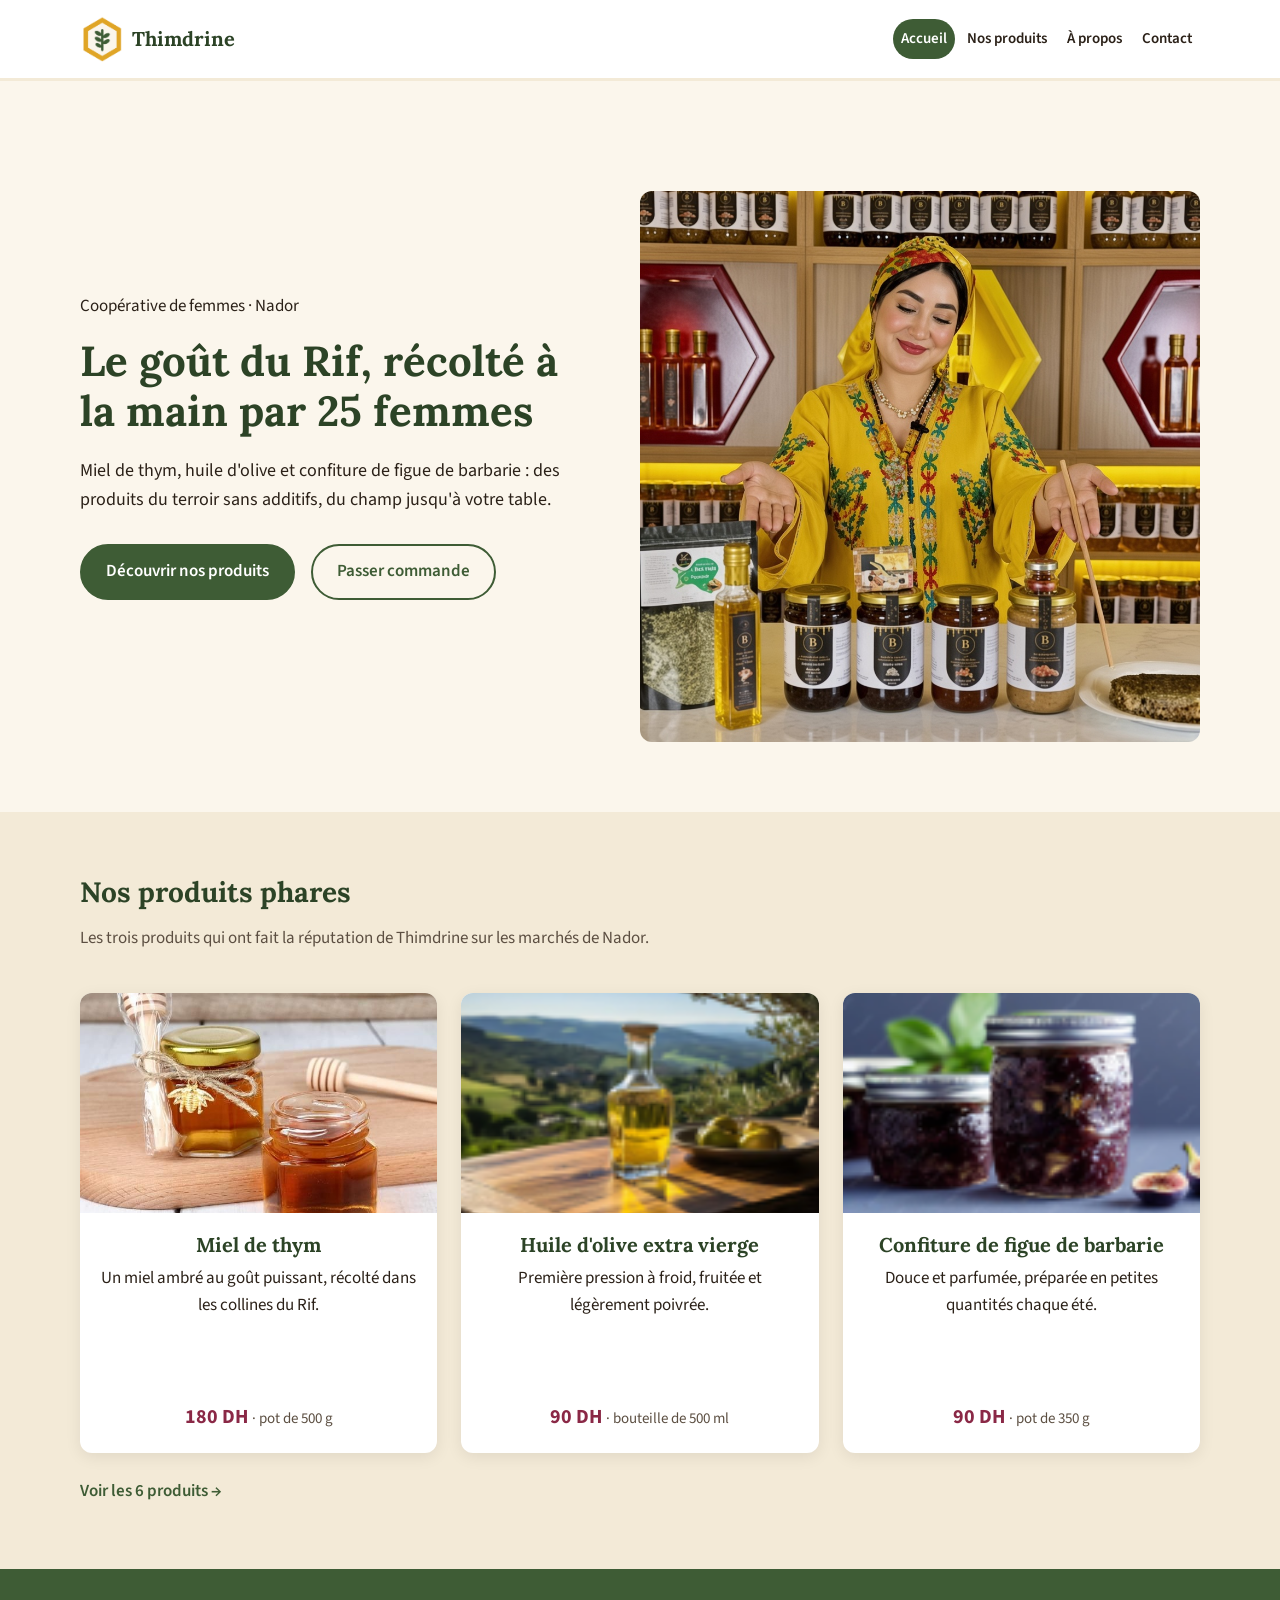
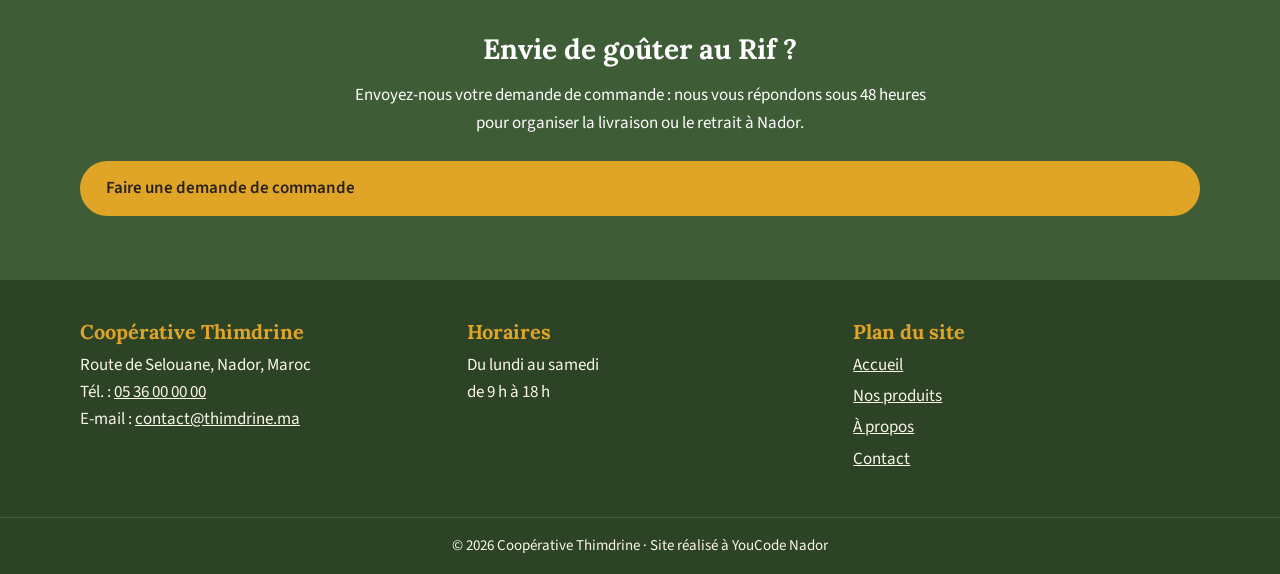
==== commit daf0ec2f: "vertion mobil" ====
--- a/index.html
+++ b/index.html
@@ -42,7 +42,7 @@
             <a class="bouton bouton-contour" href="contact.html">Passer commande</a>
           </div>
         </div >
-        <img class="hero-image" src="images/hero.PNG" alt="" width="600" height="450">
+        <img class="hero-image" src="images/hero.jpg" alt="" width="600" height="450">
       </div>
     </section>
     </main>
--- a/style.css
+++ b/style.css
@@ -213,6 +213,7 @@
   margin-bottom: 15px;
   font-size: 16px;
   font-weight: 600;
+  
 }
 .hero h1 {
   margin: 0 0 20px;
@@ -375,6 +376,11 @@
   text-align: center;
 }
 /*-------contact form1 ---*/
+.contact-text{
+  display: flex;
+  flex-direction: column;
+  padding: 9%;
+}
 .form1 {
   display: flex;
   flex-direction: column;
@@ -388,14 +394,17 @@
 .informations {
   display: flex;
   flex-direction: column;
+ text-align: left;
+  gap:10%;
+  padding-left: 14px;
   background-color: white;
   width: 400px;
-  padding: 10px;
-  margin-right: 0;
+   margin-bottom:3opx;
+
 }
 .message {
   display: flex;
-  justify-content: center;
+  justify-content: start;
   width: 700px;
   height: 50px;
   margin-left: 60px;
@@ -406,12 +415,32 @@
 .label-message {
   margin-left: 60px;
 }
+.btn-message{
+   display: flex;
+   border-radius: 10px;
+   margin-top: 24px;
+  
+  border: 10px solid var(--couleur-thym);
+  background-color: var(--couleur-thym);
+  color: var(--couleur-blanc);
+  text-decoration: none;
+}
+
 
 .contener {
   display: flex;
   flex-direction: row;
   align-items: center;
   justify-content: space-evenly;
+
+  padding-bottom:30px;
+}
+
+  
+
+.bouton{
+  display: flex;
+
 }
 
 
@@ -472,6 +501,51 @@
 margin-top: 0;
 border-radius: 12px;
 }
+.cartes{
+display: flex;
+flex-direction: column;
+align-items: stretch;
+gap: 20px;
+width: 1000px;
+}
+.contener {
+  display: flex;
+  flex-direction: column;
+  align-items: center;
+  justify-content: space-evenly;
+  margin: 10px;
+}
+.informations{
+  display: flex;
+  flex-direction: column;
+  align-items: start;
+  margin-top: 10px;
+}
+.message {
+  display: flex;
+  justify-content: center;
+  width: 300px;
+  height: 50px;
+ 
+  border: 0;
+  border-radius: 10px;
+  margin-bottom: 50px;
+}
+.label-message {
+  margin-left: 60px;
+}
+
+}
+.informations .contener {
+  display: flex;
+  flex-direction: column;
+ text-align: left;
+  gap:10%;
+  padding-left: 14px;
+  background-color: white;
+  width: 100px;
+   margin-bottom:60px;
+    margin: 10px;
 
 }
 
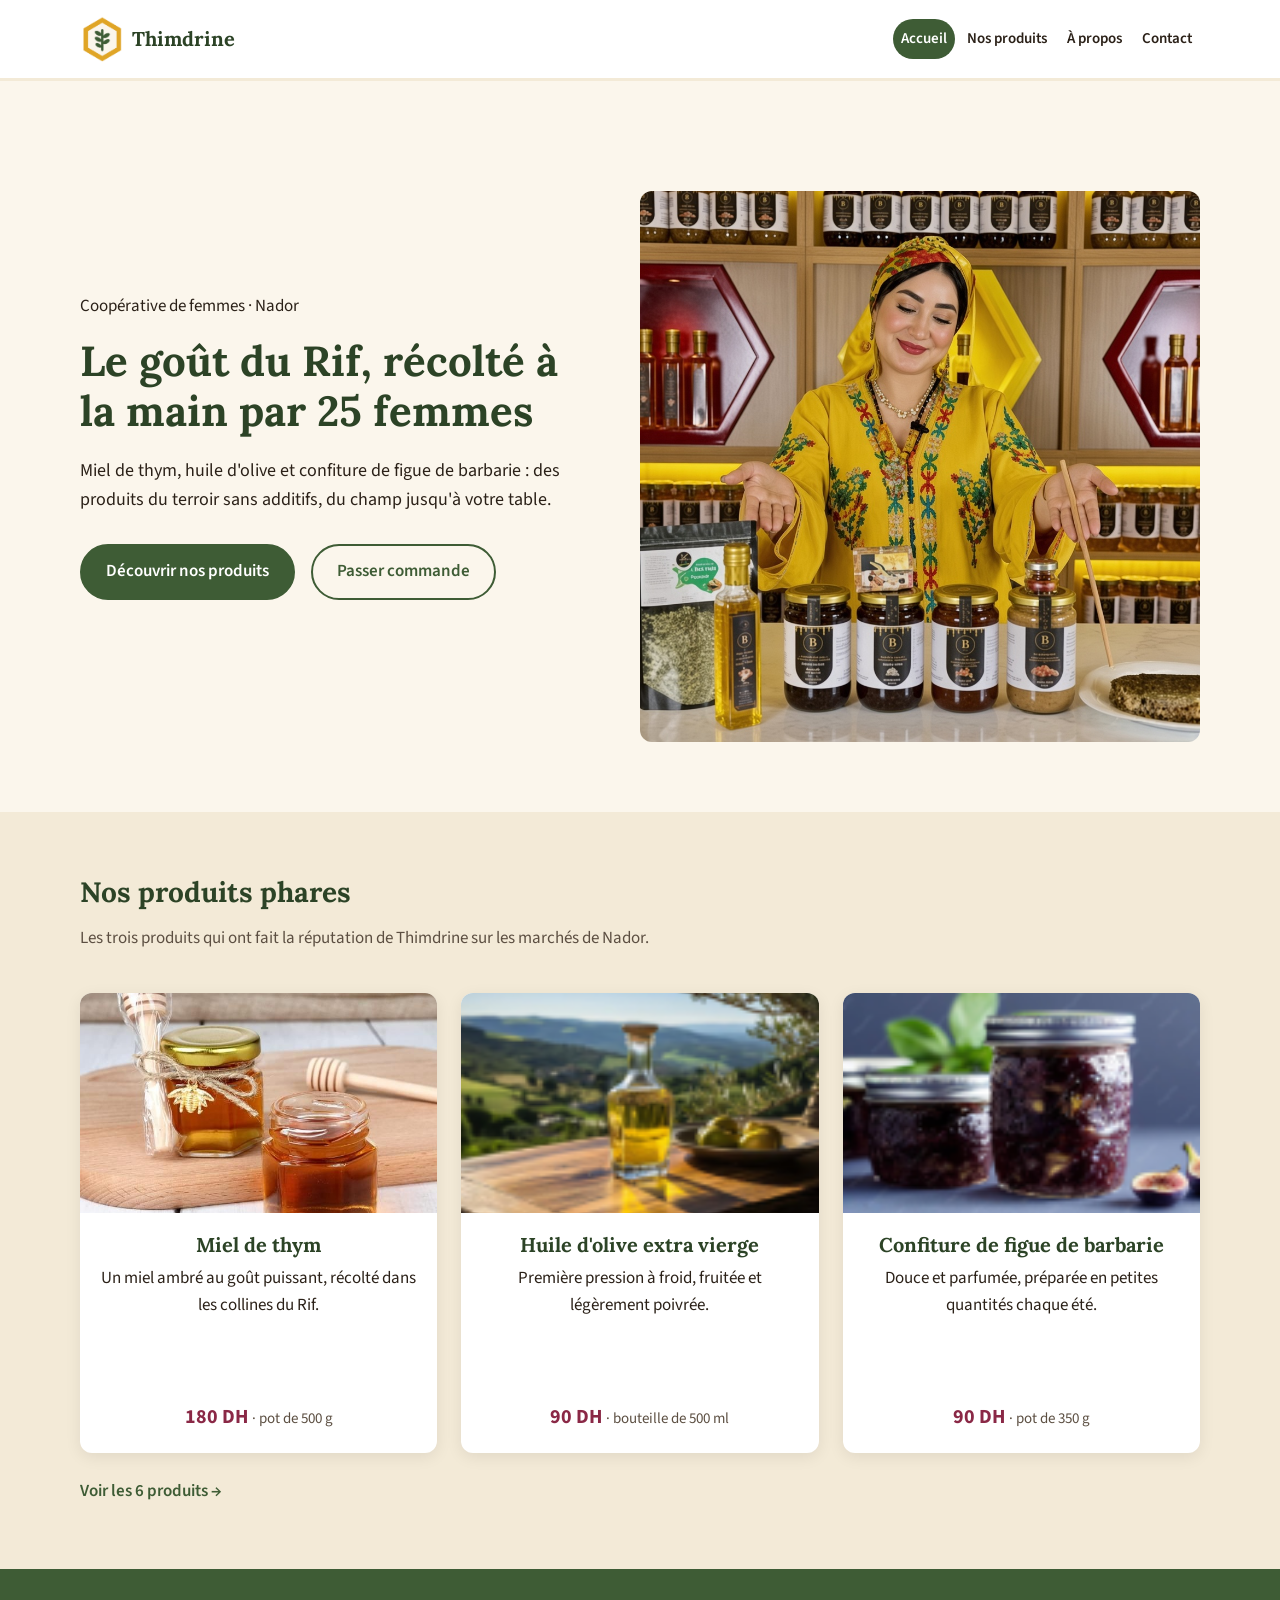
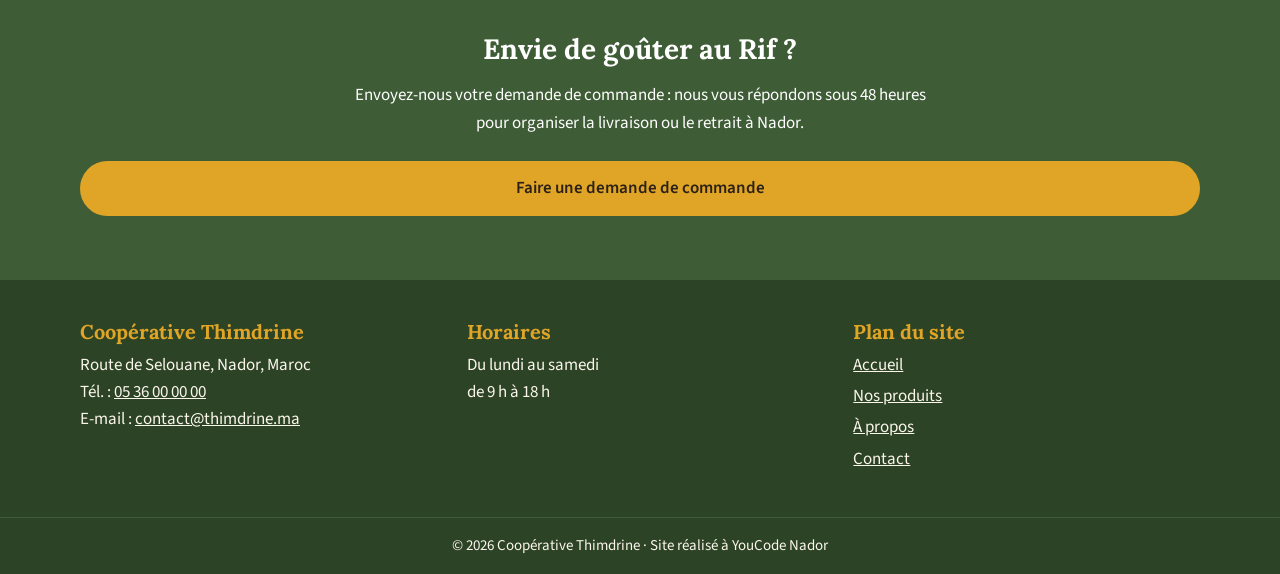
==== commit 87598aaf: "fin de code" ====
--- a/index.html
+++ b/index.html
@@ -139,4 +139,4 @@
   </footer>
 
 </body>
-</html>
+</html>
--- a/style.css
+++ b/style.css
@@ -18,6 +18,7 @@
   --police-texte: "Source Sans 3", Arial, sans-serif;
 }
 
+
 /* ----- Base ----- */
 
 * {
@@ -101,7 +102,7 @@
 
 .entete {
   background-color: var(--couleur-blanc);
-  border-bottom:  solid var(--couleur-sable);
+  border-bottom: solid var(--couleur-sable);
 }
 
 .entete-contenu {
@@ -184,6 +185,7 @@
   border-color: var(--couleur-miel);
   background-color: var(--couleur-miel);
   color: var(--couleur-terre);
+  justify-content: center;
 }
 
 .bouton-miel:hover {
@@ -213,7 +215,6 @@
   margin-bottom: 15px;
   font-size: 16px;
   font-weight: 600;
-  
 }
 .hero h1 {
   margin: 0 0 20px;
@@ -253,7 +254,6 @@
 /* ----- Cartes produits ----- */
 
 .cartes {
-
   display: flex;
   flex-wrap: wrap;
   gap: 24px;
@@ -376,7 +376,7 @@
   text-align: center;
 }
 /*-------contact form1 ---*/
-.contact-text{
+.contact-text {
   display: flex;
   flex-direction: column;
   padding: 9%;
@@ -394,13 +394,12 @@
 .informations {
   display: flex;
   flex-direction: column;
- text-align: left;
-  gap:10%;
+  text-align: left;
+  gap: 10%;
   padding-left: 14px;
   background-color: white;
   width: 400px;
-   margin-bottom:3opx;
-
+  margin-bottom: 3opx;
 }
 .message {
   display: flex;
@@ -415,138 +414,132 @@
 .label-message {
   margin-left: 60px;
 }
-.btn-message{
-   display: flex;
-   border-radius: 10px;
-   margin-top: 24px;
-  
+.btn-message {
+  display: flex;
+  border-radius: 10px;
+  margin-top: 24px;
+
   border: 10px solid var(--couleur-thym);
   background-color: var(--couleur-thym);
   color: var(--couleur-blanc);
   text-decoration: none;
 }
 
-
 .contener {
   display: flex;
   flex-direction: row;
   align-items: center;
   justify-content: space-evenly;
 
-  padding-bottom:30px;
-}
-
-  
-
-.bouton{
-  display: flex;
-
-}
-
+  padding-bottom: 30px;
+}
+
+.bouton {
+  display: flex;
+}
 
 /*  vertion mobile------------------------------------------------------------------
 @media (max-width: 600px){
    ===== VERSION MOBILE : HERO ===== */
 
-@media (max-width: 768px) {
-
-.hero {
-padding: 30px 0;
-}
-
-.hero-contenu {
-display: flex;
-flex-direction: column;
-align-items: stretch;
-gap: 20px;
-}
-
-.hero-texte {
-width: 100%;
-}
-
-.hero-texte p:first-child {
-font-size: 13px;
-margin-bottom: 10px;
-}
-
-.hero h1 {
-font-size: 28px;
-line-height: 1.3;
-margin-bottom: 16px;
-}
-
-.accroche {
-font-size: 15px;
-line-height: 1.6;
-margin-bottom: 20px;
-}
-
-.boutons {
-display: flex;
-flex-direction: column;
-gap: 10px;
-}
-
-.boutons .bouton {
-width: 100%;
-text-align: center;
-padding: 12px 10px;
-}
-
-.hero-image {
-width: 100%;
-max-width: 100%;
-height: auto;
-margin-top: 0;
-border-radius: 12px;
-}
-.cartes{
-display: flex;
-flex-direction: column;
-align-items: stretch;
-gap: 20px;
-width: 1000px;
-}
-.contener {
+@media (max-width: 360px) {
+  
+* {
+  box-sizing: border-box;
+}
+  .hero {
+    padding: 30px 0;
+  }
+
+  .hero-contenu {
+    display: flex;
+    flex-direction: column;
+    align-items: stretch;
+    gap: 20px;
+  }
+
+  .hero-texte {
+    width: 100%;
+  }
+
+  .hero-texte p:first-child {
+    font-size: 13px;
+    margin-bottom: 10px;
+  }
+
+  .hero h1 {
+    font-size: 28px;
+    line-height: 1.3;
+    margin-bottom: 16px;
+  }
+
+  .accroche {
+    font-size: 15px;
+    line-height: 1.6;
+    margin-bottom: 20px;
+  }
+
+  .boutons {
+    display: flex;
+    flex-direction: column;
+    gap: 10px;
+  }
+
+  .boutons .bouton {
+    width: 100%;
+    text-align: center;
+    padding: 12px 10px;
+  }
+
+  .hero-image {
+    width: 100%;
+    max-width: 100%;
+    height: auto;
+    margin-top: 0;
+    border-radius: 12px;
+  }
+  .cartes {
+    display: flex;
+    flex-direction: column;
+    align-items: stretch;
+    gap: 20px;
+    width: 1000px;
+  }
+  .contener {
+    display: flex;
+    flex-direction: column;
+    align-items: center;
+    justify-content: space-evenly;
+    margin: 10px;
+  }
+  .informations {
+    display: flex;
+    flex-direction: column;
+    align-items: start;
+    margin-top: 10px;
+  }
+  .message {
+    display: flex;
+    justify-content: center;
+    width: 300px;
+    height: 50px;
+
+    border: 0;
+    border-radius: 10px;
+    margin-bottom: 50px;
+  }
+  .label-message {
+    margin-left: 60px;
+  }
+}
+.informations .contener {
   display: flex;
   flex-direction: column;
-  align-items: center;
-  justify-content: space-evenly;
-  margin: 10px;
-}
-.informations{
-  display: flex;
-  flex-direction: column;
-  align-items: start;
-  margin-top: 10px;
-}
-.message {
-  display: flex;
-  justify-content: center;
-  width: 300px;
-  height: 50px;
- 
-  border: 0;
-  border-radius: 10px;
-  margin-bottom: 50px;
-}
-.label-message {
-  margin-left: 60px;
-}
-
-}
-.informations .contener {
-  display: flex;
-  flex-direction: column;
- text-align: left;
-  gap:10%;
+  text-align: left;
+  gap: 10%;
   padding-left: 14px;
   background-color: white;
   width: 100px;
-   margin-bottom:60px;
-    margin: 10px;
-
-}
-
-  
+  margin-bottom: 60px;
+  margin: 10px;
+}
